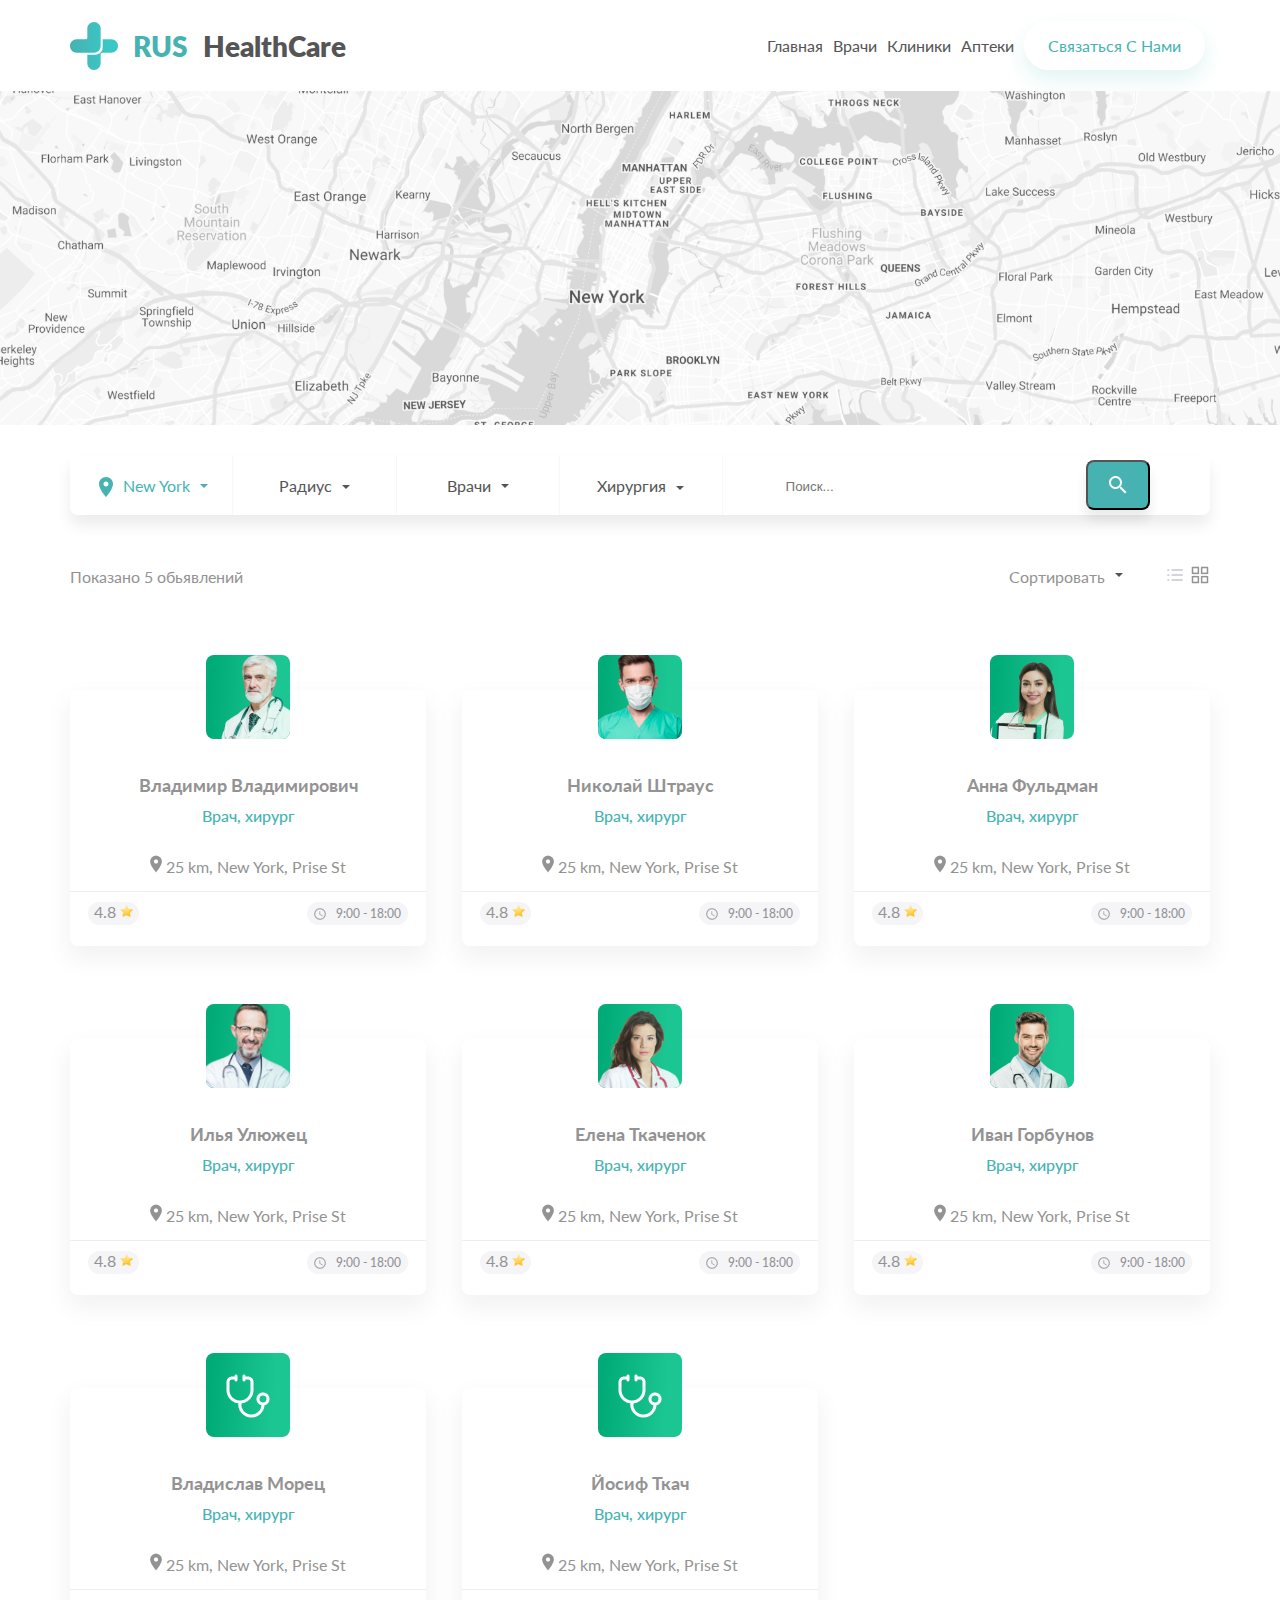
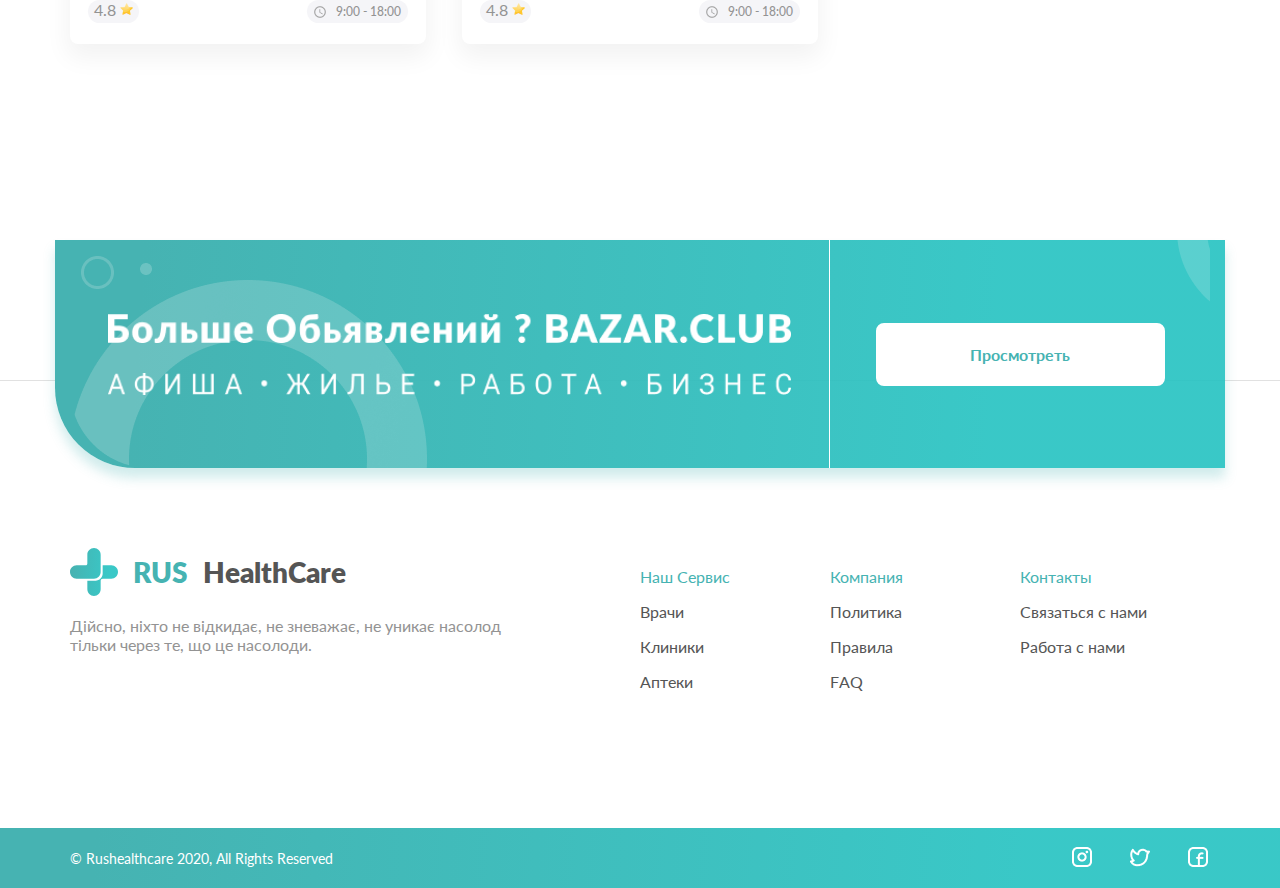
==== index.html @ cff9622f "#" ====
<!DOCTYPE html>
<html lang="en">

<head>
    <meta charset="UTF-8">
    <meta content="IE=edge" http-equiv="X-UA-Compatible">
    <meta content="width=device-width, initial-scale=1.0" name="viewport">
    <title>HealthCare</title>
    <link href="https://fonts.googleapis.com" rel="preconnect">
    <link crossorigin href="https://fonts.gstatic.com" rel="preconnect">
    <link href="https://fonts.googleapis.com/css2?family=Lato&display=swap" rel="stylesheet">
    <link rel="stylesheet" href="css/style.css">
    <link rel="shortcut icon" href="img/favicon.ico" type="image/x-icon">
</head>

<body>
<header>
    <div class="container header__container">
        <div class="contact">
            <div class="contact__opacity"></div>

            <form action="#" class="contact__container">
                <div>
                    <div class="contact__container_close">
                        Закрити
                    </div>
                </div>
                <div>
                    <label>
                        Ім'я:
                        <input placeholder="Богдан" type="text">
                    </label>
                </div>
                <div>
                    <label>
                        Email:
                        <input placeholder="google@gmail.com" type="text">
                    </label>
                </div>
                <div>
                    <label>
                        Номер телефону:
                        <input placeholder="+(380)-**-***-****" type="text">
                    </label>
                </div>
                <div class="contact__button">
                    <label>
                        Короткий опис:
                        <input placeholder="Болить коліно" type="text">
                    </label>
                </div>
                <button>Відправити</button>
            </form>
        </div>
        <div class="logo__main">
            <a href="">
                <img alt="logo" src="img/logo/Vector.svg">
                <div style="
                font-weight: 800;
                font-size: 28px;
                line-height: 34px;
                color: #46B3B2;">
                    RUS
                </div>
                <div class="logo__main_txt">
                    HealthCare
                </div>
            </a>
        </div>
        <nav class="button button__header">
            <ul>
                <li><a href="">
                    Главная
                </a></li>
                <li><a href="">
                    врачи
                </a></li>
                <li><a href="">
                    Клиники
                </a></li>
                <li><a href="">
                    Аптеки
                </a></li>
                <li class="button__header_one">
                    <div style="color: #46B3B2; white-space:nowrap">
                        связаться с нами
                    </div>
                </li>
            </ul>
        </nav>
        <button class="header__burger_btn">
            <span></span><span></span><span></span>
        </button>
    </div>
</header>
<div class="map">
    <img alt="" src="img/map.png">
</div>
<div class="container">
    <form action="#" class="border__search">
        <div class="search__selector">
            <div class="txt__search_green txt__search">
                New York
            </div>
            <input type="hidden" name="field_1" value="">
            <ul class="dropdown__menu green">
                <li data-id="1">Все города</li>
                <li data-id="2">New York</li>
                <li data-id="3">Los Angeles</li>
                <li data-id="4">San Diego</li>
            </ul>
        </div>
        <div class="block__partition"></div>

        <div class="search__selector">
            <div class="txt__search_grey txt__search" data-id="">
                Радиус
            </div>
            <input type="hidden" name="field_2" value="">
            <ul class="dropdown__menu">
                <li data-id="1">Все</li>
                <li data-id="2">10km</li>
                <li data-id="3">50km</li>
                <li data-id="4">100km</li>
            </ul>
        </div>
        <div class="block__partition"></div>

        <div class="search__selector">
            <div class="txt__search_grey txt__search">
                Врачи
            </div>
            <input type="hidden" name="field_3" value="">
            <ul class="dropdown__menu">
                <li data-id="1">Все</li>
                <li data-id="2">Хирург</li>
                <li data-id="3">Стоматолог</li>
                <li data-id="4">Лор</li>
            </ul>
        </div>
        <div class="block__partition"></div>
        <div class="search__selector">
            <div class="txt__search_grey txt__search">
                Хирургия
            </div>
            <input type="hidden" name="field_4" value="">
            <ul class="dropdown__menu">
                <li data-id="1">Все</li>
                <li data-id="2">Хирургия</li>
            </ul>
        </div>
        <div class="block__partition"></div>

        <div class="search__selector flex_2">
            <label>
                <input placeholder="Поиск..." type="text">
            </label>
            <button class="search__selector_btn">
                <img alt="search" src="img/decorationIcon/search_24px.png">
            </button>
        </div>
    </form>
    <div class="ogl__info">

        <div class="ogl__txt" style="flex: 6;">Показано 5 обьявлений</div>

        <div class="ogl__txt button__sort" style="flex: 1;">
            <div class="button__sort_btn">
                Сортировать
            </div>
            <ul class="sort__dropdownMenu">
                <li>
                    a-b
                </li>
            </ul>
        </div>

        <div class="ogl__txt">
            <a href="">
                <img alt="navigation" src="img/decorationIcon/Group_ogl_1.png">
            </a>
            <a href="">
                <img alt="navigation" src="img/decorationIcon/Group_ogl_2.png">
            </a>
        </div>
    </div>

    <div class="doctor__list">

        <a href="pages/doctorPages/doctor__1.html" class="doctor__item">
            <div class="doctor__img">
                <div class="doctor__img_background">
                    <img alt="this-doctor" src="img/doctorItem/doctor_1.png">
                </div>
            </div>
            <div class="doctor__name">
                Владимир Владимирович
            </div>
            <div class="doctor__profession">
                Врач, хирург
            </div>
            <div class="doctor__location">
                <img alt="" src="img/decorationIcon/location-icon-grey.png">
                25 km, New York, Prise St
            </div>
            <div class="doctor__strip"></div>
            <div class="doctor__footer">
                <div class="doctor__rating">
                    4.8
                    <img alt="star" src="img/doctorItem/icon/star_selected.png">
                </div>
                <div class="doctor__schedule">
                    <div><img alt="time" src="img/doctorItem/icon/Time_icon.png"></div>
                    <div class="doctor__schedule_text">9:00 - 18:00</div>
                </div>
            </div>
        </a>

        <a href="#" class="doctor__item">
            <div class="doctor__img">
                <div class="doctor__img_background">
                    <img alt="this-doctor" src="img/doctorItem/doctor_2.png">
                </div>
            </div>
            <div class="doctor__name">
                Николай Штраус
            </div>
            <div class="doctor__profession">
                Врач, хирург
            </div>
            <div class="doctor__location">
                <img alt="" src="img/decorationIcon/location-icon-grey.png">
                25 km, New York, Prise St
            </div>
            <div class="doctor__strip"></div>
            <div class="doctor__footer">
                <div class="doctor__rating">
                    4.8
                    <img alt="star" src="img/doctorItem/icon/star_selected.png">
                </div>
                <div class="doctor__schedule">
                    <div><img alt="time" src="img/doctorItem/icon/Time_icon.png"></div>
                    <div class="doctor__schedule_text">9:00 - 18:00</div>
                </div>
            </div>
        </a>

        <a href="#" class="doctor__item">
            <div class="doctor__img">
                <div class="doctor__img_background">
                    <img alt="this-doctor" src="img/doctorItem/doctor_3.png">
                </div>
            </div>
            <div class=" doctor__name">
                Анна Фульдман
            </div>
            <div class="doctor__profession">
                Врач, хирург
            </div>
            <div class="doctor__location">
                <img alt="" src="img/decorationIcon/location-icon-grey.png">
                25 km, New York, Prise St
            </div>
            <div class="doctor__strip"></div>
            <div class="doctor__footer">
                <div class="doctor__rating">
                    4.8
                    <img alt="star" src="img/doctorItem/icon/star_selected.png">
                </div>
                <div class="doctor__schedule">
                    <div><img alt="time" src="img/doctorItem/icon/Time_icon.png"></div>
                    <div class="doctor__schedule_text">9:00 - 18:00</div>
                </div>
            </div>
        </a>

        <a href="#" class="doctor__item">
            <div class="doctor__img">
                <div class="doctor__img_background">
                    <img alt="this-doctor" src="img/doctorItem/doctor_4.png">
                </div>
            </div>
            <div class="doctor__name">
                Илья Улюжец
            </div>
            <div class="doctor__profession">
                Врач, хирург
            </div>
            <div class="doctor__location">
                <img alt="" src="img/decorationIcon/location-icon-grey.png">
                25 km, New York, Prise St
            </div>
            <div class="doctor__strip"></div>
            <div class="doctor__footer">
                <div class="doctor__rating">
                    4.8
                    <img alt="star" src="img/doctorItem/icon/star_selected.png">
                </div>
                <div class="doctor__schedule">
                    <div><img alt="time" src="img/doctorItem/icon/Time_icon.png"></div>
                    <div class="doctor__schedule_text">9:00 - 18:00</div>
                </div>
            </div>
        </a>

        <a href="#" class="doctor__item">
            <div class="doctor__img">
                <div class="doctor__img_background">
                    <img alt="this-doctor" src="img/doctorItem/doctor_5.png">
                </div>
            </div>
            <div class="doctor__name">
                Елена Ткаченок
            </div>
            <div class="doctor__profession">
                Врач, хирург
            </div>
            <div class="doctor__location">
                <img alt="" src="img/decorationIcon/location-icon-grey.png">
                25 km, New York, Prise St
            </div>
            <div class="doctor__strip"></div>
            <div class="doctor__footer">
                <div class="doctor__rating">
                    4.8
                    <img alt="star" src="img/doctorItem/icon/star_selected.png">
                </div>
                <div class="doctor__schedule">
                    <div><img alt="time" src="img/doctorItem/icon/Time_icon.png"></div>
                    <div class="doctor__schedule_text">9:00 - 18:00</div>
                </div>
            </div>
        </a>

        <a href="#" class="doctor__item">
            <div class="doctor__img">
                <div class="doctor__img_background">
                    <img alt="this-doctor" src="img/doctorItem/doctor_6.png">
                </div>
            </div>
            <div class="doctor__name">
                Иван Горбунов
            </div>
            <div class="doctor__profession">
                Врач, хирург
            </div>
            <div class="doctor__location">
                <img alt="" src="img/decorationIcon/location-icon-grey.png">
                25 km, New York, Prise St
            </div>
            <div class="doctor__strip"></div>
            <div class="doctor__footer">
                <div class="doctor__rating">
                    4.8
                    <img alt="star" src="img/doctorItem/icon/star_selected.png">
                </div>
                <div class="doctor__schedule">
                    <div><img alt="time" src="img/doctorItem/icon/Time_icon.png"></div>
                    <div class="doctor__schedule_text">9:00 - 18:00</div>
                </div>
            </div>
        </a>

        <a href="#" class="doctor__item">
            <div class="doctor__img">
                <div class="doctor__img_background" style="align-items: center;">
                    <img alt="this-doctor" src="img/doctorItem/doctor_7_8.png" style="margin-top:25%">
                </div>
            </div>
            <div class="doctor__name">
                Владислав Морец
            </div>
            <div class="doctor__profession">
                Врач, хирург
            </div>
            <div class="doctor__location">
                <img alt="" src="img/decorationIcon/location-icon-grey.png">
                25 km, New York, Prise St
            </div>
            <div class="doctor__strip"></div>
            <div class="doctor__footer">
                <div class="doctor__rating">
                    4.8
                    <img alt="star" src="img/doctorItem/icon/star_selected.png">
                </div>
                <div class="doctor__schedule">
                    <div><img alt="time" src="img/doctorItem/icon/Time_icon.png"></div>
                    <div class="doctor__schedule_text">9:00 - 18:00</div>
                </div>
            </div>
        </a>

        <a  href="#" class="doctor__item">
            <div class="doctor__img">
                <div class="doctor__img_background">
                    <img alt="this-doctor" src="img/doctorItem/doctor_7_8.png" style="margin-top:25%">
                </div>
            </div>
            <div class="doctor__name">
                Йосиф Ткач
            </div>
            <div class="doctor__profession">
                Врач, хирург
            </div>
            <div class="doctor__location">
                <img alt="" src="img/decorationIcon/location-icon-grey.png">
                25 km, New York, Prise St
            </div>
            <div class="doctor__strip"></div>
            <div class="doctor__footer">
                <div class="doctor__rating">
                    4.8
                    <img alt="star" src="img/doctorItem/icon/star_selected.png">
                </div>
                <div class="doctor__schedule">
                    <div><img alt="time" src="img/doctorItem/icon/Time_icon.png"></div>
                    <div class="doctor__schedule_text">9:00 - 18:00</div>
                </div>
            </div>
        </a>

    </div>

</div>
<footer>
    <div class="restangle__footer">
    </div>
    <div class="container board">
        <div class="board__info">
            <div class="board__info_text">
                <div><img alt="bazar.club" src="img/footer/border/BAZAR.CLUB.png" style="margin-bottom: 30px;"></div>
                <div><img alt="info" src="img/footer/border/BAZAR.CLUB-info.png"></div>
            </div>
            <div style="height:100%; width: 1px">
                <div style="height: 100%; background: #FFFFFF">
                </div>
            </div>
            <div class="board__button">

                <div>
                    <a href="">
                        <div>
                            Просмотреть
                        </div>
                    </a>
                </div>

            </div>
        </div>
    </div>
    <div class="container footer__info">
        <div class="footer__container_one">
            <div class="logo__main">
                <a href="">
                    <img alt="logo" src="img/logo/Vector.svg">
                    <div style="
                    font-weight: 800;
                    font-size: 28px;
                    line-height: 34px;
                    color: #46B3B2;">
                        RUS
                    </div>
                    <div class="logo__main_txt">
                        HealthCare
                    </div>
                </a>
            </div>
            <p style="margin-top:20px; width: 80%;">Дійсно, ніхто не відкидає, не зневажає, не уникає насолод
                тільки через
                те, що це насолоди.
            </p>

        </div>
        <div class="footer__container_two">
            <div class="container__item_two">
                <div>
                    <p style="margin-top: 0; color:#46B3B2;">Наш Сервис</p>
                    <p>Врачи</p>
                    <p>Клиники</p>
                    <p>Аптеки</p>
                </div>
            </div>
            <div class="container__item_two">
                <div>
                    <p style="margin-top: 0; color:#46B3B2;">Компания</p>
                    <p>Политика</p>
                    <p>Правила</p>
                    <p>FАQ</p>
                </div>

            </div>
            <div class="container__item_two">
                <div>
                    <p style="margin-top: 0; color:#46B3B2;">Контакты</p>
                    <p>Связаться с нами</p>
                    <p>Работа с нами</p>
                </div>
            </div>
        </div>
    </div>
    <div class="footer">
        <div class="container footer__flex">
            <div style="
                    margin-top: 1.5%;
                    font-weight: 400;
                    font-size: 14px;
                    line-height: 28px;
                    color: #FFFFFF;
                    ">© Rushealthcare 2020, All Rights Reserved
            </div>
            <div style="margin-top: 1.5%;">
                <a href="" style="margin-right: 30px;">
                    <img alt="" src="img/footer/lowGround/Instagram_logo.png">
                </a>
                <a href="" style="margin-right: 30px;">
                    <img alt="" src="img/footer/lowGround/Twitter_logo.png">
                </a>
                <a href="">
                    <img alt="" src="img/footer/lowGround/Facebook_logo.png">
                </a>
            </div>
        </div>
    </div>
    <script src="js/main.js"></script>
</footer>
</body>

</html>
---- css/style.css ----
@import url(body/body.css);
@import url(media/media.css);
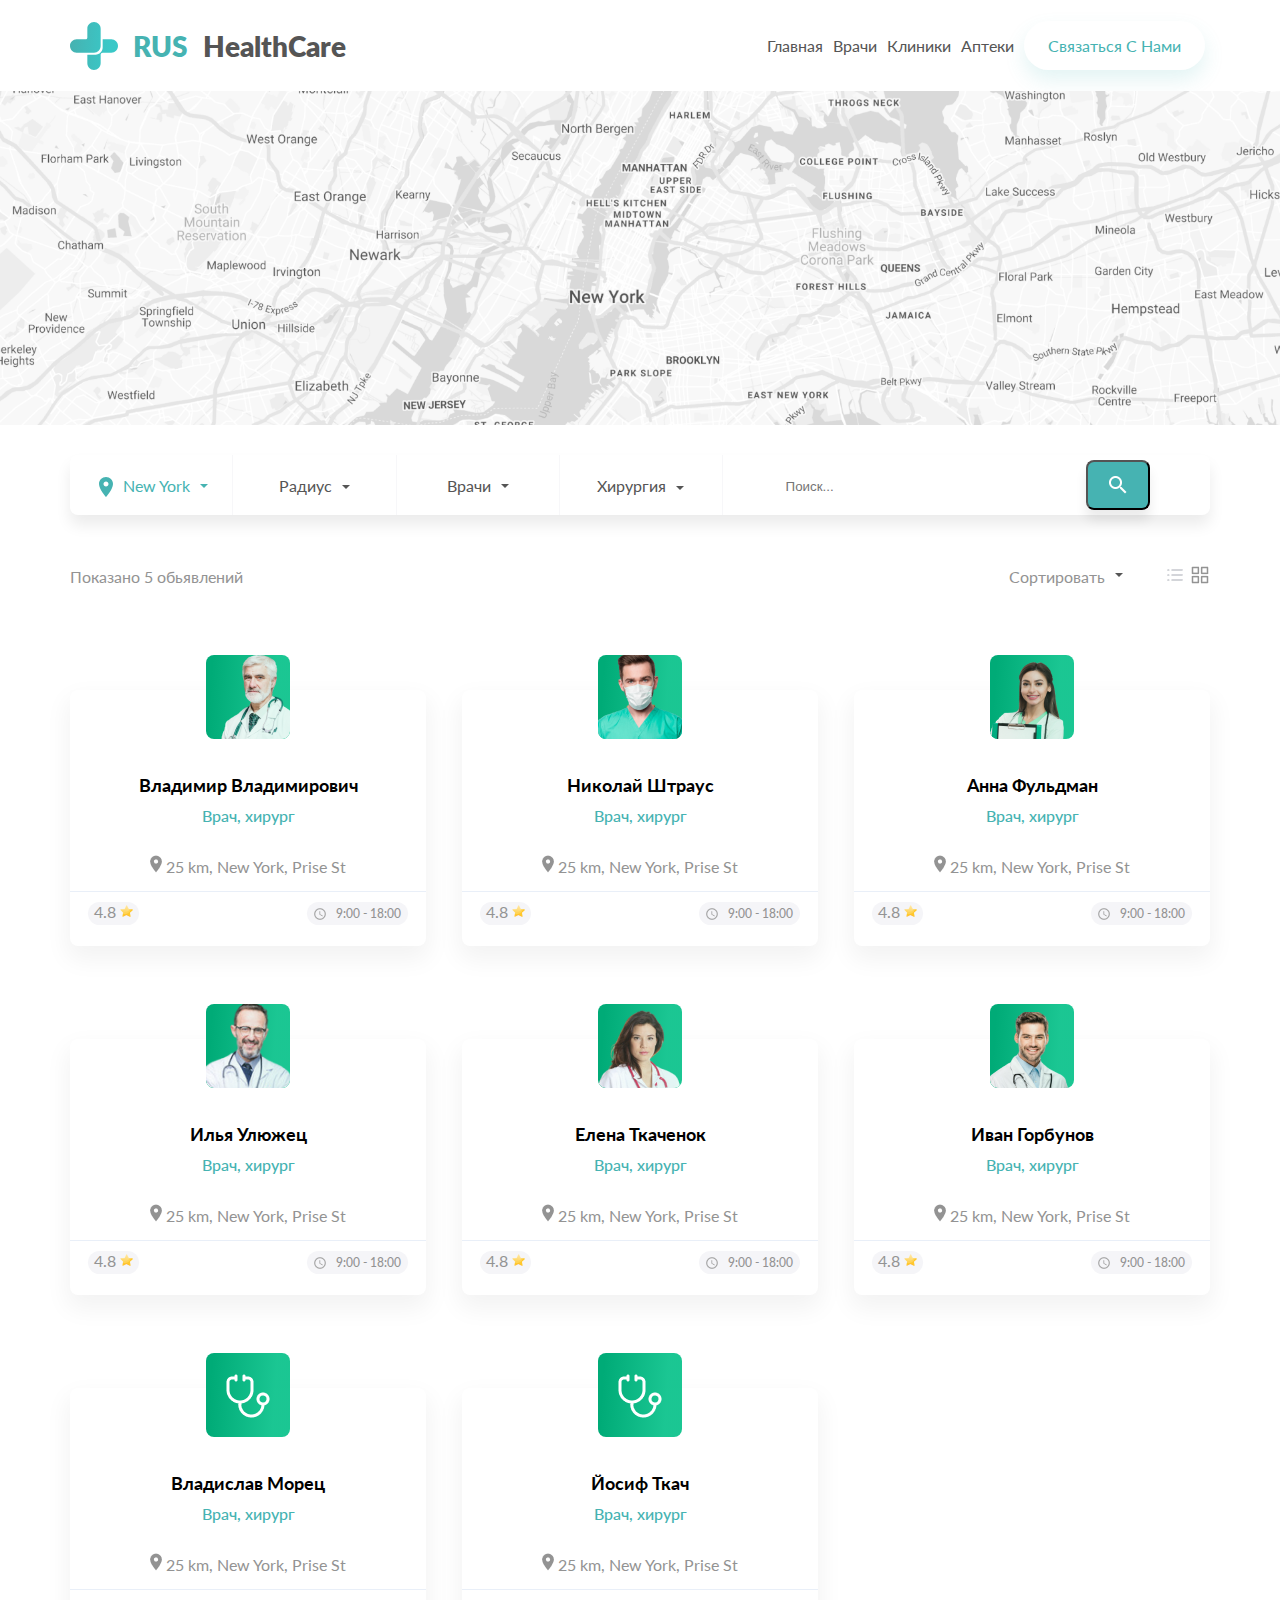
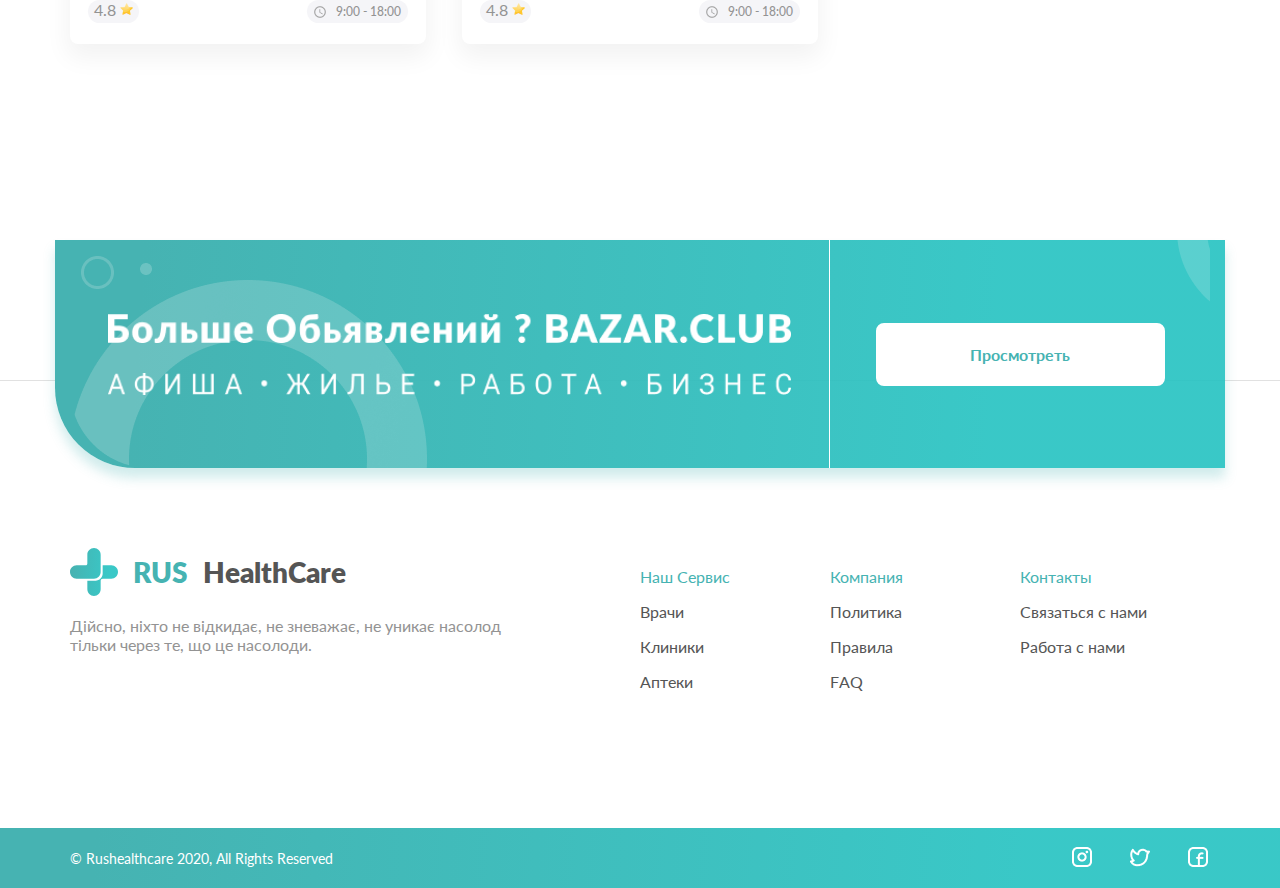
==== commit 9fcd0d3d: "#" ====
--- a/index.html
+++ b/index.html
@@ -10,7 +10,7 @@
     <link crossorigin href="https://fonts.gstatic.com" rel="preconnect">
     <link href="https://fonts.googleapis.com/css2?family=Lato&display=swap" rel="stylesheet">
     <link rel="stylesheet" href="css/style.css">
-    <link rel="shortcut icon" href="img/favicon.ico" type="image/x-icon">
+    <link rel="shortcut icon" href="img/logo/favicon.ico" type="image/x-icon">
 </head>
 
 <body>
@@ -53,7 +53,7 @@
             </form>
         </div>
         <div class="logo__main">
-            <a href="">
+            <a href="index.html">
                 <img alt="logo" src="img/logo/Vector.svg">
                 <div style="
                 font-weight: 800;
@@ -69,7 +69,7 @@
         </div>
         <nav class="button button__header">
             <ul>
-                <li><a href="">
+                <li><a href="index.html">
                     Главная
                 </a></li>
                 <li><a href="">
@@ -187,7 +187,7 @@
 
     <div class="doctor__list">
 
-        <a href="pages/doctorPages/doctor__1.html" class="doctor__item">
+        <a href="pages/doctorPages/doctorOne.html" class="doctor__item">
             <div class="doctor__img">
                 <div class="doctor__img_background">
                     <img alt="this-doctor" src="img/doctorItem/doctor_1.png">
@@ -390,7 +390,7 @@
             </div>
         </a>
 
-        <a  href="#" class="doctor__item">
+        <a href="#" class="doctor__item">
             <div class="doctor__img">
                 <div class="doctor__img_background">
                     <img alt="this-doctor" src="img/doctorItem/doctor_7_8.png" style="margin-top:25%">
@@ -451,7 +451,7 @@
     <div class="container footer__info">
         <div class="footer__container_one">
             <div class="logo__main">
-                <a href="">
+                <a href="index.html">
                     <img alt="logo" src="img/logo/Vector.svg">
                     <div style="
                     font-weight: 800;
--- a/css/style.css
+++ b/css/style.css
@@ -1,2 +1,3 @@
 @import url(body/body.css);
-@import url(media/media.css);+@import url(media/media.css);
+@import url(body/homepage/homepage.css);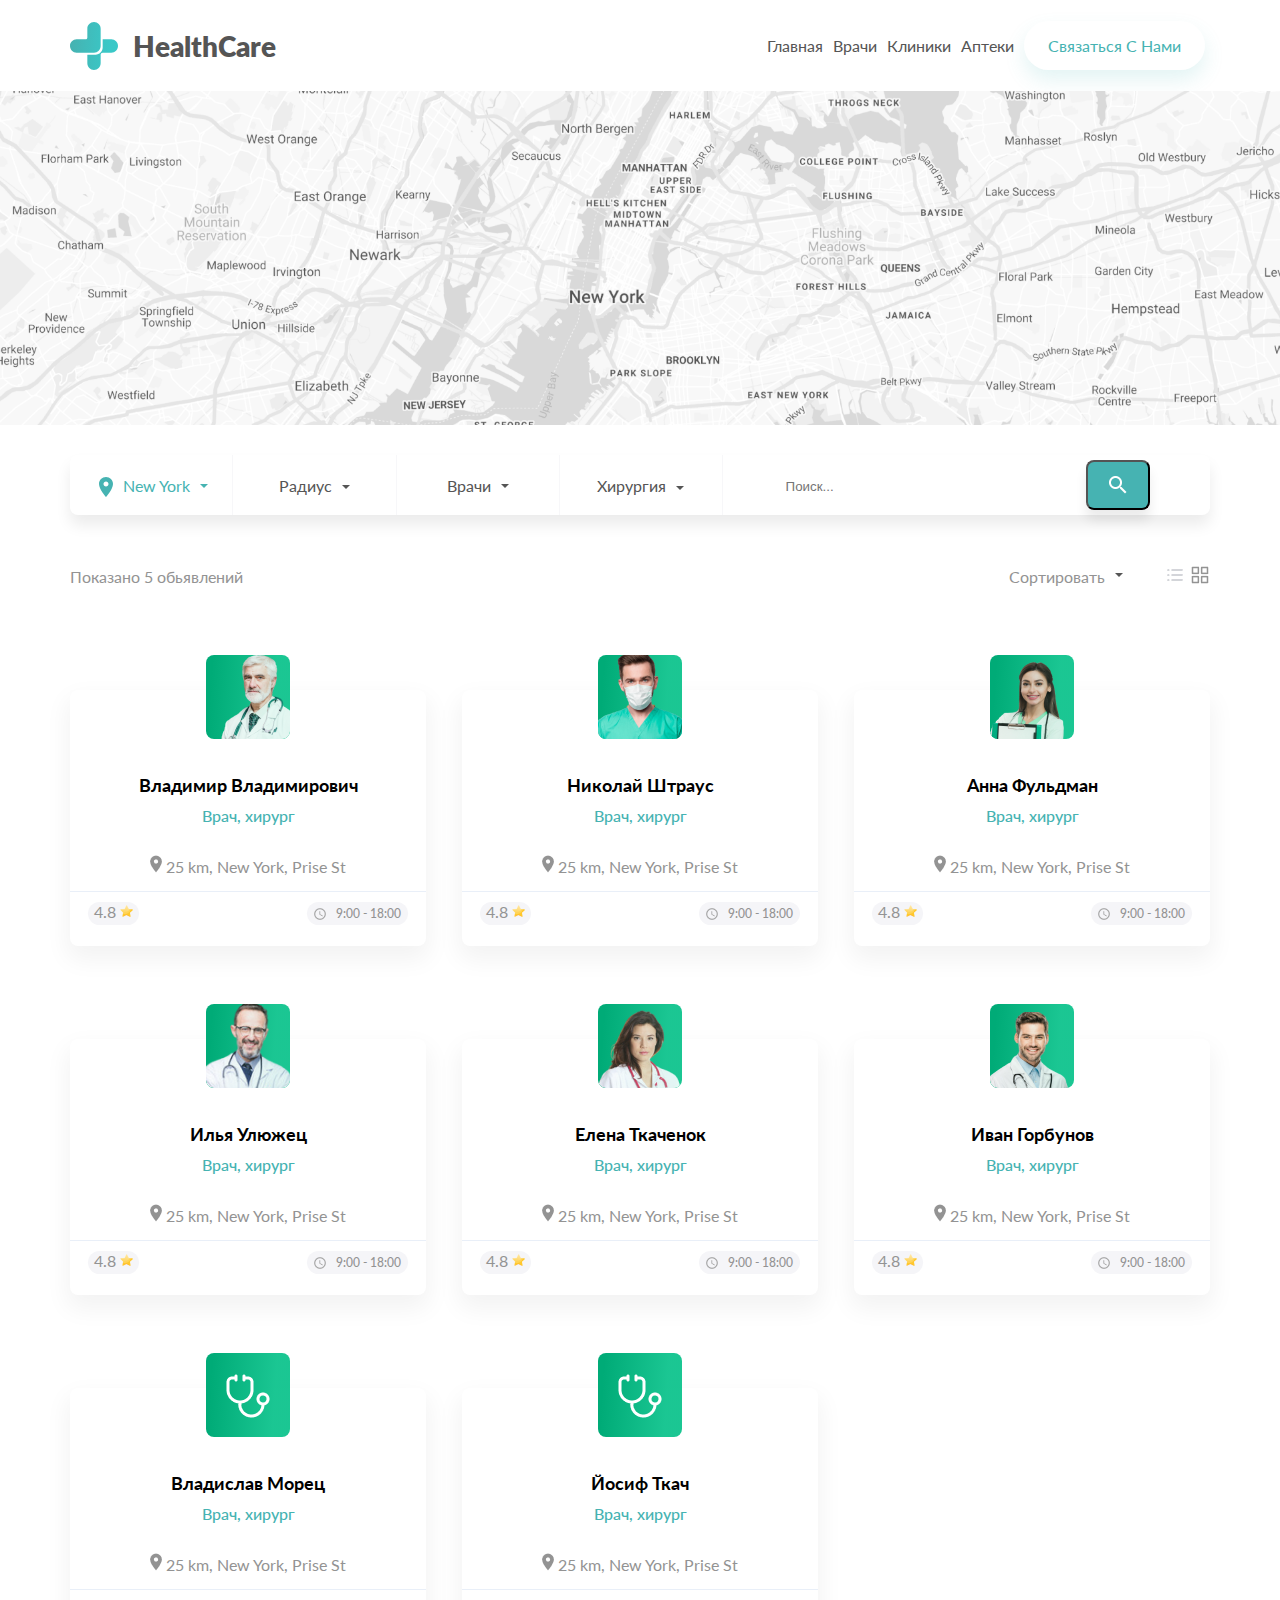
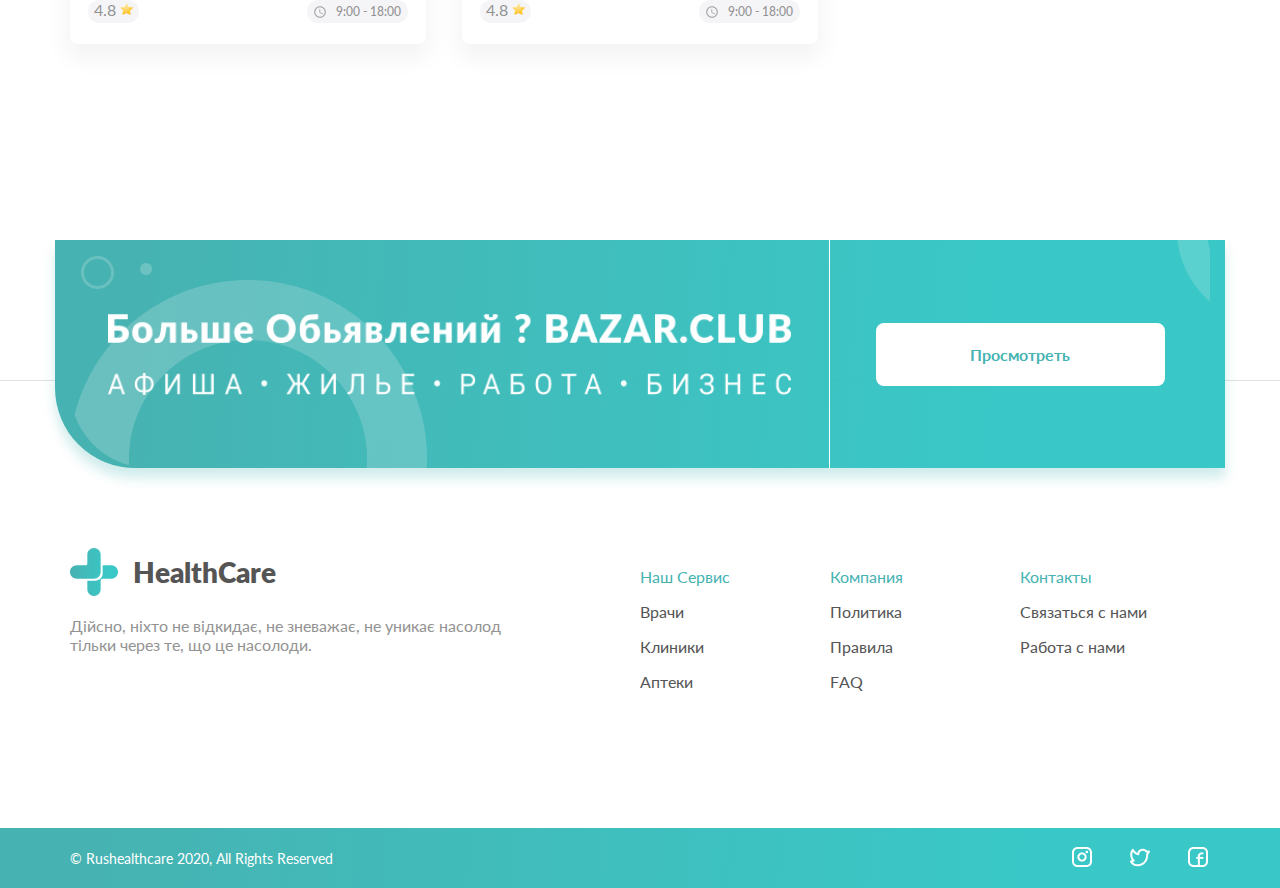
==== commit a183eb19: "#" ====
--- a/index.html
+++ b/index.html
@@ -18,7 +18,6 @@
     <div class="container header__container">
         <div class="contact">
             <div class="contact__opacity"></div>
-
             <form action="#" class="contact__container">
                 <div>
                     <div class="contact__container_close">
@@ -55,13 +54,6 @@
         <div class="logo__main">
             <a href="index.html">
                 <img alt="logo" src="img/logo/Vector.svg">
-                <div style="
-                font-weight: 800;
-                font-size: 28px;
-                line-height: 34px;
-                color: #46B3B2;">
-                    RUS
-                </div>
                 <div class="logo__main_txt">
                     HealthCare
                 </div>
@@ -187,237 +179,245 @@
 
     <div class="doctor__list">
 
-        <a href="pages/doctorPages/doctorOne.html" class="doctor__item">
+        <div class="doctor__item">
             <div class="doctor__img">
                 <div class="doctor__img_background">
                     <img alt="this-doctor" src="img/doctorItem/doctor_1.png">
                 </div>
             </div>
-            <div class="doctor__name">
+            <h3 class="doctor__name">
                 Владимир Владимирович
-            </div>
-            <div class="doctor__profession">
-                Врач, хирург
-            </div>
-            <div class="doctor__location">
-                <img alt="" src="img/decorationIcon/location-icon-grey.png">
-                25 km, New York, Prise St
-            </div>
-            <div class="doctor__strip"></div>
-            <div class="doctor__footer">
-                <div class="doctor__rating">
-                    4.8
-                    <img alt="star" src="img/doctorItem/icon/star_selected.png">
-                </div>
-                <div class="doctor__schedule">
-                    <div><img alt="time" src="img/doctorItem/icon/Time_icon.png"></div>
-                    <div class="doctor__schedule_text">9:00 - 18:00</div>
-                </div>
-            </div>
-        </a>
-
-        <a href="#" class="doctor__item">
+                <a href="pages/doctorPages/doctorOne.html"></a>
+            </h3>
+            <div class="doctor__profession">
+                Врач, хирург
+            </div>
+            <div class="doctor__location">
+                <img alt="" src="img/decorationIcon/location-icon-grey.png">
+                25 km, New York, Prise St
+            </div>
+            <div class="doctor__strip"></div>
+            <div class="doctor__footer">
+                <div class="doctor__rating">
+                    4.8
+                    <img alt="star" src="img/doctorItem/icon/star_selected.png">
+                </div>
+                <div class="doctor__schedule">
+                    <div><img alt="time" src="img/doctorItem/icon/Time_icon.png"></div>
+                    <div class="doctor__schedule_text">9:00 - 18:00</div>
+                </div>
+            </div>
+        </div>
+
+        <div class="doctor__item">
             <div class="doctor__img">
                 <div class="doctor__img_background">
                     <img alt="this-doctor" src="img/doctorItem/doctor_2.png">
                 </div>
             </div>
-            <div class="doctor__name">
+            <h3 class="doctor__name">
                 Николай Штраус
-            </div>
-            <div class="doctor__profession">
-                Врач, хирург
-            </div>
-            <div class="doctor__location">
-                <img alt="" src="img/decorationIcon/location-icon-grey.png">
-                25 km, New York, Prise St
-            </div>
-            <div class="doctor__strip"></div>
-            <div class="doctor__footer">
-                <div class="doctor__rating">
-                    4.8
-                    <img alt="star" src="img/doctorItem/icon/star_selected.png">
-                </div>
-                <div class="doctor__schedule">
-                    <div><img alt="time" src="img/doctorItem/icon/Time_icon.png"></div>
-                    <div class="doctor__schedule_text">9:00 - 18:00</div>
-                </div>
-            </div>
-        </a>
-
-        <a href="#" class="doctor__item">
+                <a href=""></a>
+            </h3>
+            <div class="doctor__profession">
+                Врач, хирург
+            </div>
+            <div class="doctor__location">
+                <img alt="" src="img/decorationIcon/location-icon-grey.png">
+                25 km, New York, Prise St
+            </div>
+            <div class="doctor__strip"></div>
+            <div class="doctor__footer">
+                <div class="doctor__rating">
+                    4.8
+                    <img alt="star" src="img/doctorItem/icon/star_selected.png">
+                </div>
+                <div class="doctor__schedule">
+                    <div><img alt="time" src="img/doctorItem/icon/Time_icon.png"></div>
+                    <div class="doctor__schedule_text">9:00 - 18:00</div>
+                </div>
+            </div>
+        </div>
+
+        <div class="doctor__item">
             <div class="doctor__img">
                 <div class="doctor__img_background">
                     <img alt="this-doctor" src="img/doctorItem/doctor_3.png">
                 </div>
             </div>
-            <div class=" doctor__name">
+            <h3 class="doctor__name">
                 Анна Фульдман
-            </div>
-            <div class="doctor__profession">
-                Врач, хирург
-            </div>
-            <div class="doctor__location">
-                <img alt="" src="img/decorationIcon/location-icon-grey.png">
-                25 km, New York, Prise St
-            </div>
-            <div class="doctor__strip"></div>
-            <div class="doctor__footer">
-                <div class="doctor__rating">
-                    4.8
-                    <img alt="star" src="img/doctorItem/icon/star_selected.png">
-                </div>
-                <div class="doctor__schedule">
-                    <div><img alt="time" src="img/doctorItem/icon/Time_icon.png"></div>
-                    <div class="doctor__schedule_text">9:00 - 18:00</div>
-                </div>
-            </div>
-        </a>
-
-        <a href="#" class="doctor__item">
+                <a href=""></a>
+            </h3>
+            <div class="doctor__profession">
+                Врач, хирург
+            </div>
+            <div class="doctor__location">
+                <img alt="" src="img/decorationIcon/location-icon-grey.png">
+                25 km, New York, Prise St
+            </div>
+            <div class="doctor__strip"></div>
+            <div class="doctor__footer">
+                <div class="doctor__rating">
+                    4.8
+                    <img alt="star" src="img/doctorItem/icon/star_selected.png">
+                </div>
+                <div class="doctor__schedule">
+                    <div><img alt="time" src="img/doctorItem/icon/Time_icon.png"></div>
+                    <div class="doctor__schedule_text">9:00 - 18:00</div>
+                </div>
+            </div>
+        </div>
+
+        <div class="doctor__item">
             <div class="doctor__img">
                 <div class="doctor__img_background">
                     <img alt="this-doctor" src="img/doctorItem/doctor_4.png">
                 </div>
             </div>
-            <div class="doctor__name">
+            <h3 class="doctor__name">
                 Илья Улюжец
-            </div>
-            <div class="doctor__profession">
-                Врач, хирург
-            </div>
-            <div class="doctor__location">
-                <img alt="" src="img/decorationIcon/location-icon-grey.png">
-                25 km, New York, Prise St
-            </div>
-            <div class="doctor__strip"></div>
-            <div class="doctor__footer">
-                <div class="doctor__rating">
-                    4.8
-                    <img alt="star" src="img/doctorItem/icon/star_selected.png">
-                </div>
-                <div class="doctor__schedule">
-                    <div><img alt="time" src="img/doctorItem/icon/Time_icon.png"></div>
-                    <div class="doctor__schedule_text">9:00 - 18:00</div>
-                </div>
-            </div>
-        </a>
-
-        <a href="#" class="doctor__item">
+                <a href=""></a>
+            </h3>
+            <div class="doctor__profession">
+                Врач, хирург
+            </div>
+            <div class="doctor__location">
+                <img alt="" src="img/decorationIcon/location-icon-grey.png">
+                25 km, New York, Prise St
+            </div>
+            <div class="doctor__strip"></div>
+            <div class="doctor__footer">
+                <div class="doctor__rating">
+                    4.8
+                    <img alt="star" src="img/doctorItem/icon/star_selected.png">
+                </div>
+                <div class="doctor__schedule">
+                    <div><img alt="time" src="img/doctorItem/icon/Time_icon.png"></div>
+                    <div class="doctor__schedule_text">9:00 - 18:00</div>
+                </div>
+            </div>
+        </div>
+
+        <div class="doctor__item">
             <div class="doctor__img">
                 <div class="doctor__img_background">
                     <img alt="this-doctor" src="img/doctorItem/doctor_5.png">
                 </div>
             </div>
-            <div class="doctor__name">
+            <h3 class="doctor__name">
                 Елена Ткаченок
-            </div>
-            <div class="doctor__profession">
-                Врач, хирург
-            </div>
-            <div class="doctor__location">
-                <img alt="" src="img/decorationIcon/location-icon-grey.png">
-                25 km, New York, Prise St
-            </div>
-            <div class="doctor__strip"></div>
-            <div class="doctor__footer">
-                <div class="doctor__rating">
-                    4.8
-                    <img alt="star" src="img/doctorItem/icon/star_selected.png">
-                </div>
-                <div class="doctor__schedule">
-                    <div><img alt="time" src="img/doctorItem/icon/Time_icon.png"></div>
-                    <div class="doctor__schedule_text">9:00 - 18:00</div>
-                </div>
-            </div>
-        </a>
-
-        <a href="#" class="doctor__item">
+                <a href=""></a>
+            </h3>
+            <div class="doctor__profession">
+                Врач, хирург
+            </div>
+            <div class="doctor__location">
+                <img alt="" src="img/decorationIcon/location-icon-grey.png">
+                25 km, New York, Prise St
+            </div>
+            <div class="doctor__strip"></div>
+            <div class="doctor__footer">
+                <div class="doctor__rating">
+                    4.8
+                    <img alt="star" src="img/doctorItem/icon/star_selected.png">
+                </div>
+                <div class="doctor__schedule">
+                    <div><img alt="time" src="img/doctorItem/icon/Time_icon.png"></div>
+                    <div class="doctor__schedule_text">9:00 - 18:00</div>
+                </div>
+            </div>
+        </div>
+
+        <div class="doctor__item">
             <div class="doctor__img">
                 <div class="doctor__img_background">
                     <img alt="this-doctor" src="img/doctorItem/doctor_6.png">
                 </div>
             </div>
-            <div class="doctor__name">
+            <h3 class="doctor__name">
                 Иван Горбунов
-            </div>
-            <div class="doctor__profession">
-                Врач, хирург
-            </div>
-            <div class="doctor__location">
-                <img alt="" src="img/decorationIcon/location-icon-grey.png">
-                25 km, New York, Prise St
-            </div>
-            <div class="doctor__strip"></div>
-            <div class="doctor__footer">
-                <div class="doctor__rating">
-                    4.8
-                    <img alt="star" src="img/doctorItem/icon/star_selected.png">
-                </div>
-                <div class="doctor__schedule">
-                    <div><img alt="time" src="img/doctorItem/icon/Time_icon.png"></div>
-                    <div class="doctor__schedule_text">9:00 - 18:00</div>
-                </div>
-            </div>
-        </a>
-
-        <a href="#" class="doctor__item">
+                <a href=""></a>
+            </h3>
+            <div class="doctor__profession">
+                Врач, хирург
+            </div>
+            <div class="doctor__location">
+                <img alt="" src="img/decorationIcon/location-icon-grey.png">
+                25 km, New York, Prise St
+            </div>
+            <div class="doctor__strip"></div>
+            <div class="doctor__footer">
+                <div class="doctor__rating">
+                    4.8
+                    <img alt="star" src="img/doctorItem/icon/star_selected.png">
+                </div>
+                <div class="doctor__schedule">
+                    <div><img alt="time" src="img/doctorItem/icon/Time_icon.png"></div>
+                    <div class="doctor__schedule_text">9:00 - 18:00</div>
+                </div>
+            </div>
+        </div>
+
+        <div class="doctor__item">
             <div class="doctor__img">
                 <div class="doctor__img_background" style="align-items: center;">
                     <img alt="this-doctor" src="img/doctorItem/doctor_7_8.png" style="margin-top:25%">
                 </div>
             </div>
-            <div class="doctor__name">
+            <h3 class="doctor__name">
                 Владислав Морец
-            </div>
-            <div class="doctor__profession">
-                Врач, хирург
-            </div>
-            <div class="doctor__location">
-                <img alt="" src="img/decorationIcon/location-icon-grey.png">
-                25 km, New York, Prise St
-            </div>
-            <div class="doctor__strip"></div>
-            <div class="doctor__footer">
-                <div class="doctor__rating">
-                    4.8
-                    <img alt="star" src="img/doctorItem/icon/star_selected.png">
-                </div>
-                <div class="doctor__schedule">
-                    <div><img alt="time" src="img/doctorItem/icon/Time_icon.png"></div>
-                    <div class="doctor__schedule_text">9:00 - 18:00</div>
-                </div>
-            </div>
-        </a>
-
-        <a href="#" class="doctor__item">
+                <a href=""></a>
+            </h3>
+            <div class="doctor__profession">
+                Врач, хирург
+            </div>
+            <div class="doctor__location">
+                <img alt="" src="img/decorationIcon/location-icon-grey.png">
+                25 km, New York, Prise St
+            </div>
+            <div class="doctor__strip"></div>
+            <div class="doctor__footer">
+                <div class="doctor__rating">
+                    4.8
+                    <img alt="star" src="img/doctorItem/icon/star_selected.png">
+                </div>
+                <div class="doctor__schedule">
+                    <div><img alt="time" src="img/doctorItem/icon/Time_icon.png"></div>
+                    <div class="doctor__schedule_text">9:00 - 18:00</div>
+                </div>
+            </div>
+        </div>
+
+        <div class="doctor__item">
             <div class="doctor__img">
                 <div class="doctor__img_background">
                     <img alt="this-doctor" src="img/doctorItem/doctor_7_8.png" style="margin-top:25%">
                 </div>
             </div>
-            <div class="doctor__name">
+            <h3 class="doctor__name">
                 Йосиф Ткач
-            </div>
-            <div class="doctor__profession">
-                Врач, хирург
-            </div>
-            <div class="doctor__location">
-                <img alt="" src="img/decorationIcon/location-icon-grey.png">
-                25 km, New York, Prise St
-            </div>
-            <div class="doctor__strip"></div>
-            <div class="doctor__footer">
-                <div class="doctor__rating">
-                    4.8
-                    <img alt="star" src="img/doctorItem/icon/star_selected.png">
-                </div>
-                <div class="doctor__schedule">
-                    <div><img alt="time" src="img/doctorItem/icon/Time_icon.png"></div>
-                    <div class="doctor__schedule_text">9:00 - 18:00</div>
-                </div>
-            </div>
-        </a>
+                <a href=""></a>
+            </h3>
+            <div class="doctor__profession">
+                Врач, хирург
+            </div>
+            <div class="doctor__location">
+                <img alt="" src="img/decorationIcon/location-icon-grey.png">
+                25 km, New York, Prise St
+            </div>
+            <div class="doctor__strip"></div>
+            <div class="doctor__footer">
+                <div class="doctor__rating">
+                    4.8
+                    <img alt="star" src="img/doctorItem/icon/star_selected.png">
+                </div>
+                <div class="doctor__schedule">
+                    <div><img alt="time" src="img/doctorItem/icon/Time_icon.png"></div>
+                    <div class="doctor__schedule_text">9:00 - 18:00</div>
+                </div>
+            </div>
+        </div>
 
     </div>
 
@@ -453,13 +453,6 @@
             <div class="logo__main">
                 <a href="index.html">
                     <img alt="logo" src="img/logo/Vector.svg">
-                    <div style="
-                    font-weight: 800;
-                    font-size: 28px;
-                    line-height: 34px;
-                    color: #46B3B2;">
-                        RUS
-                    </div>
                     <div class="logo__main_txt">
                         HealthCare
                     </div>
